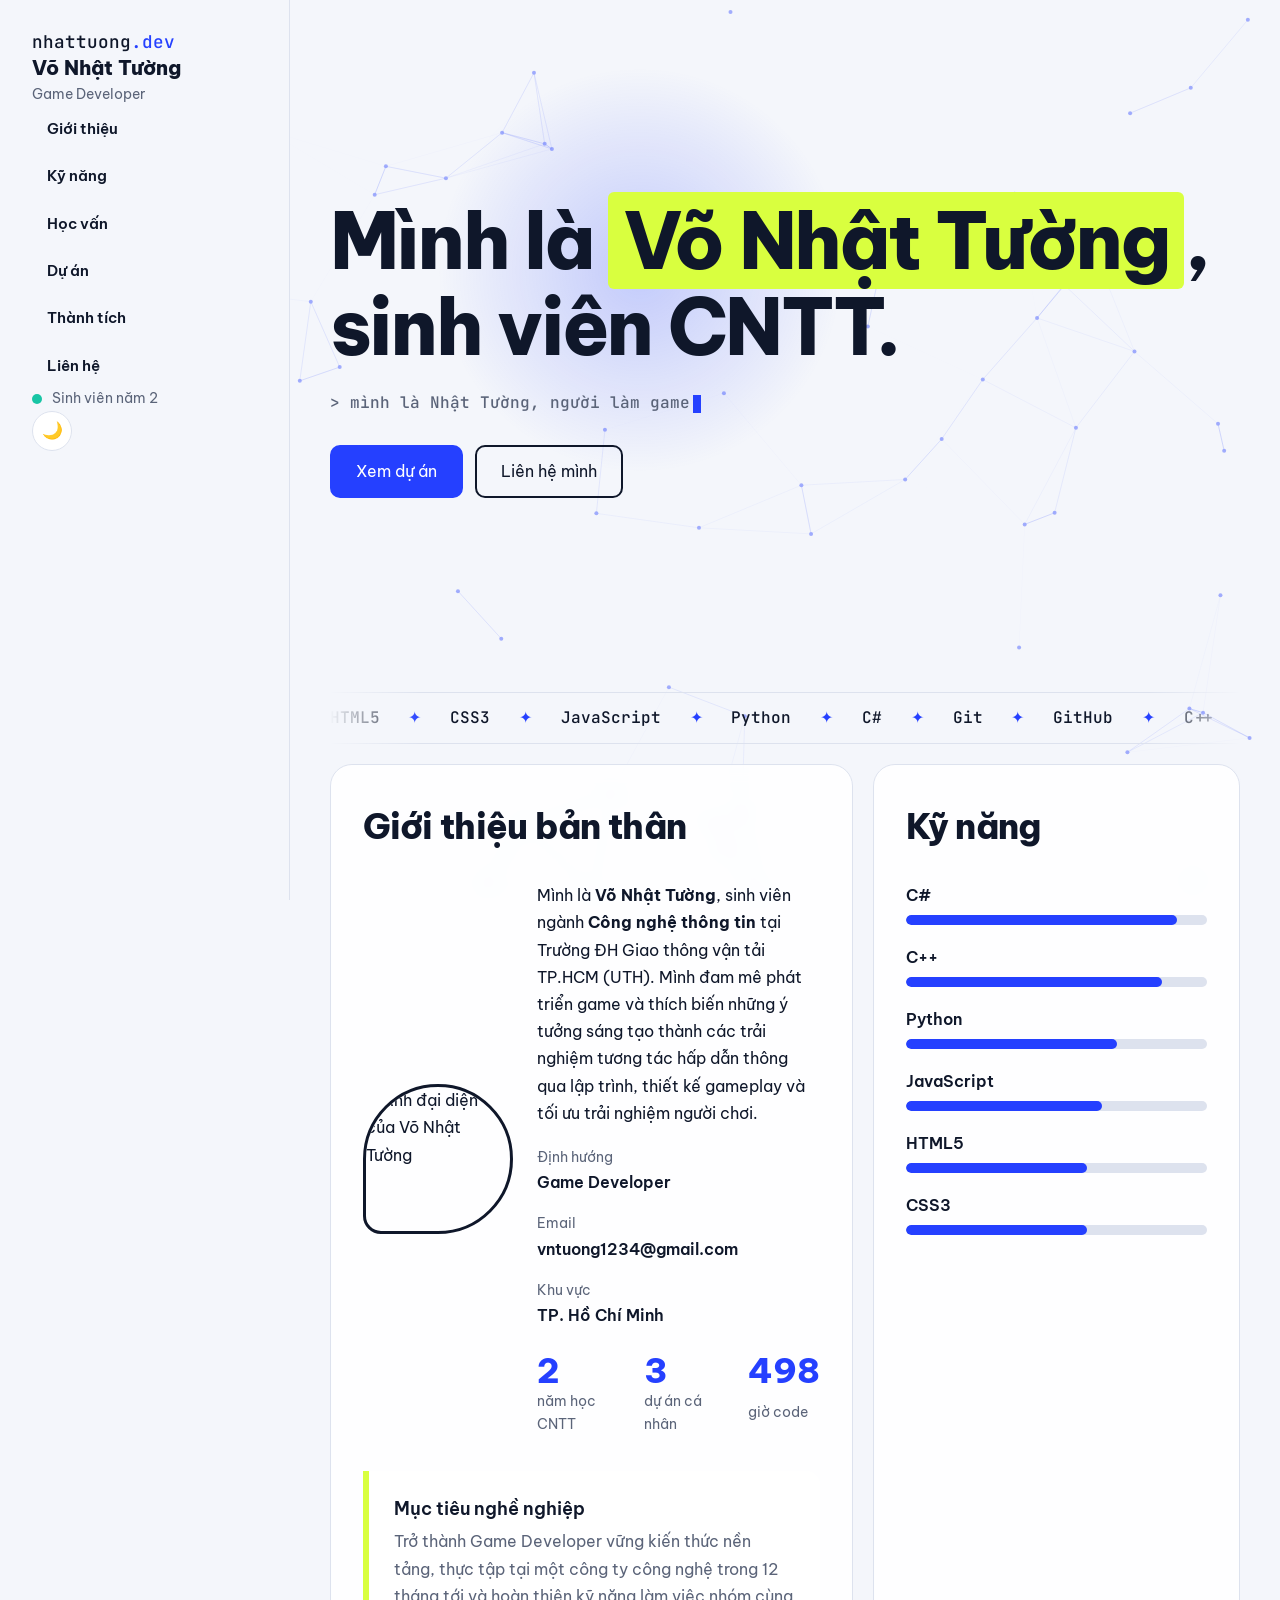
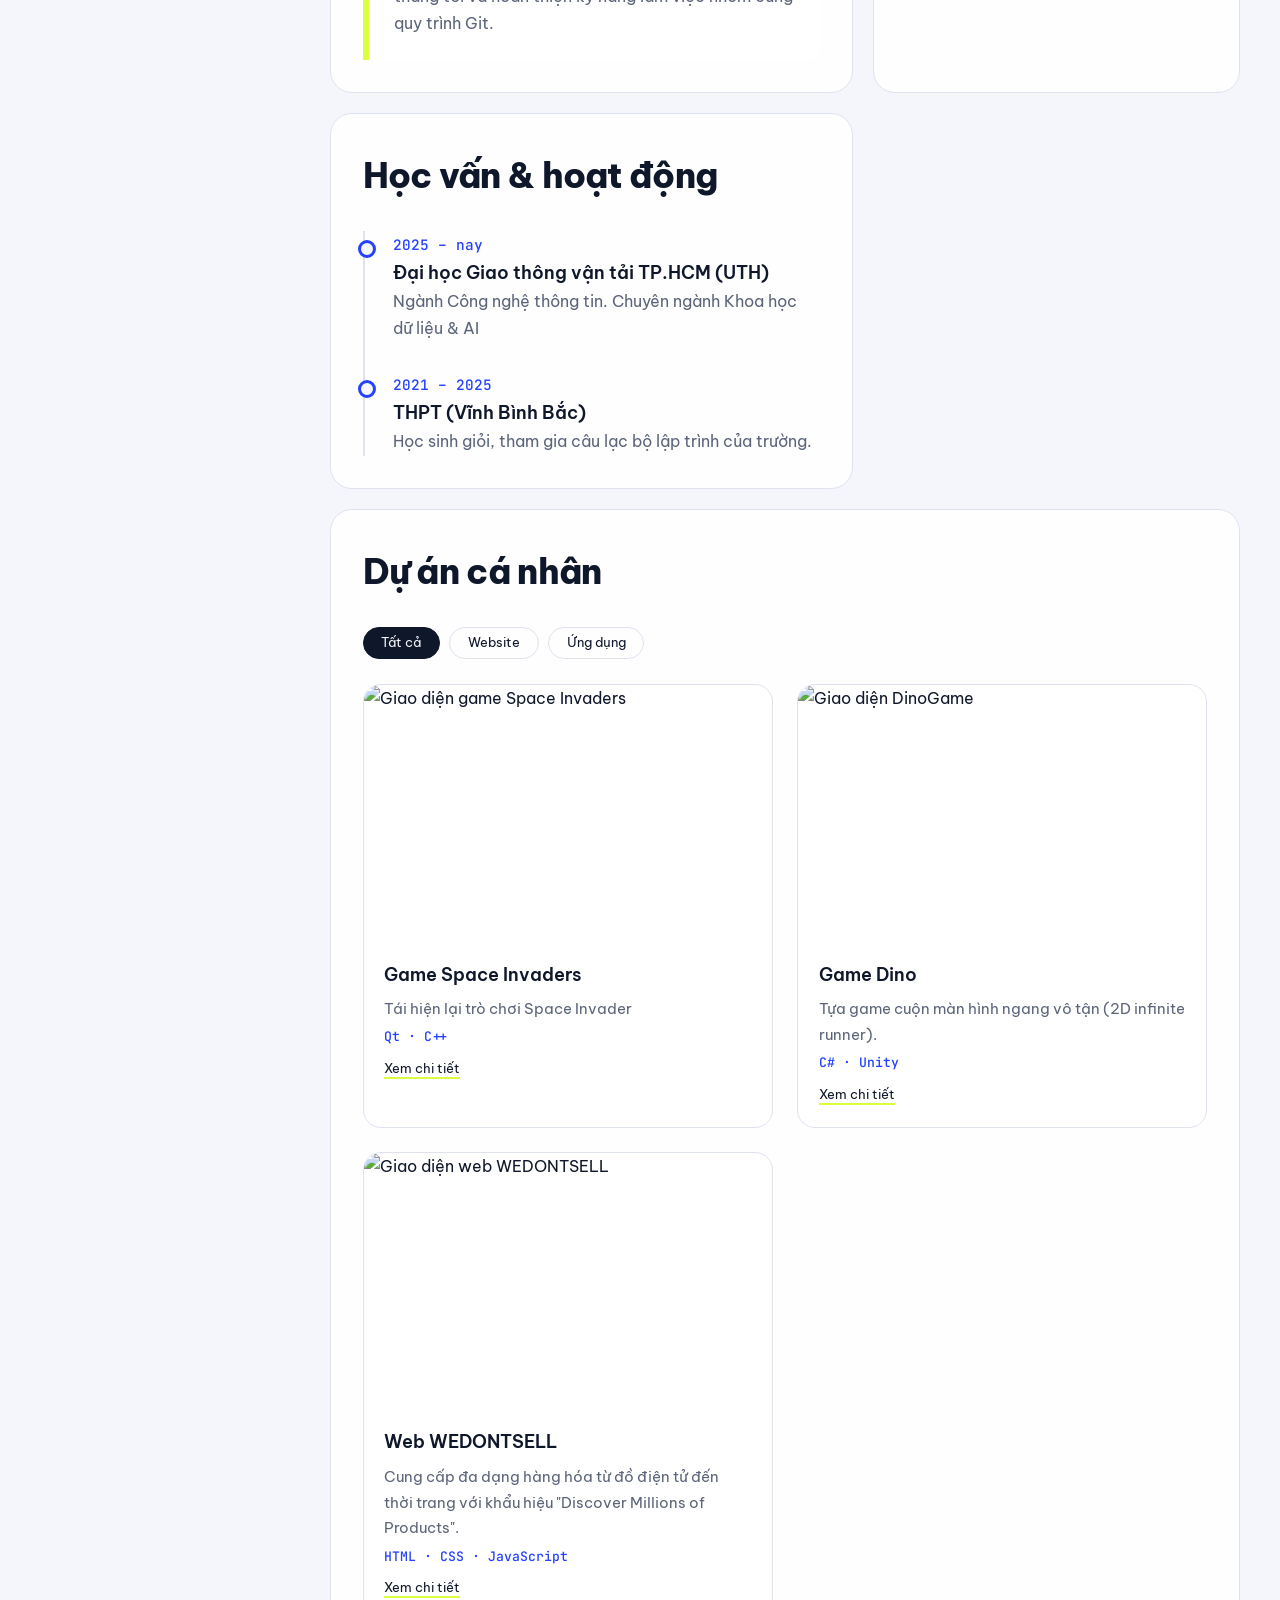
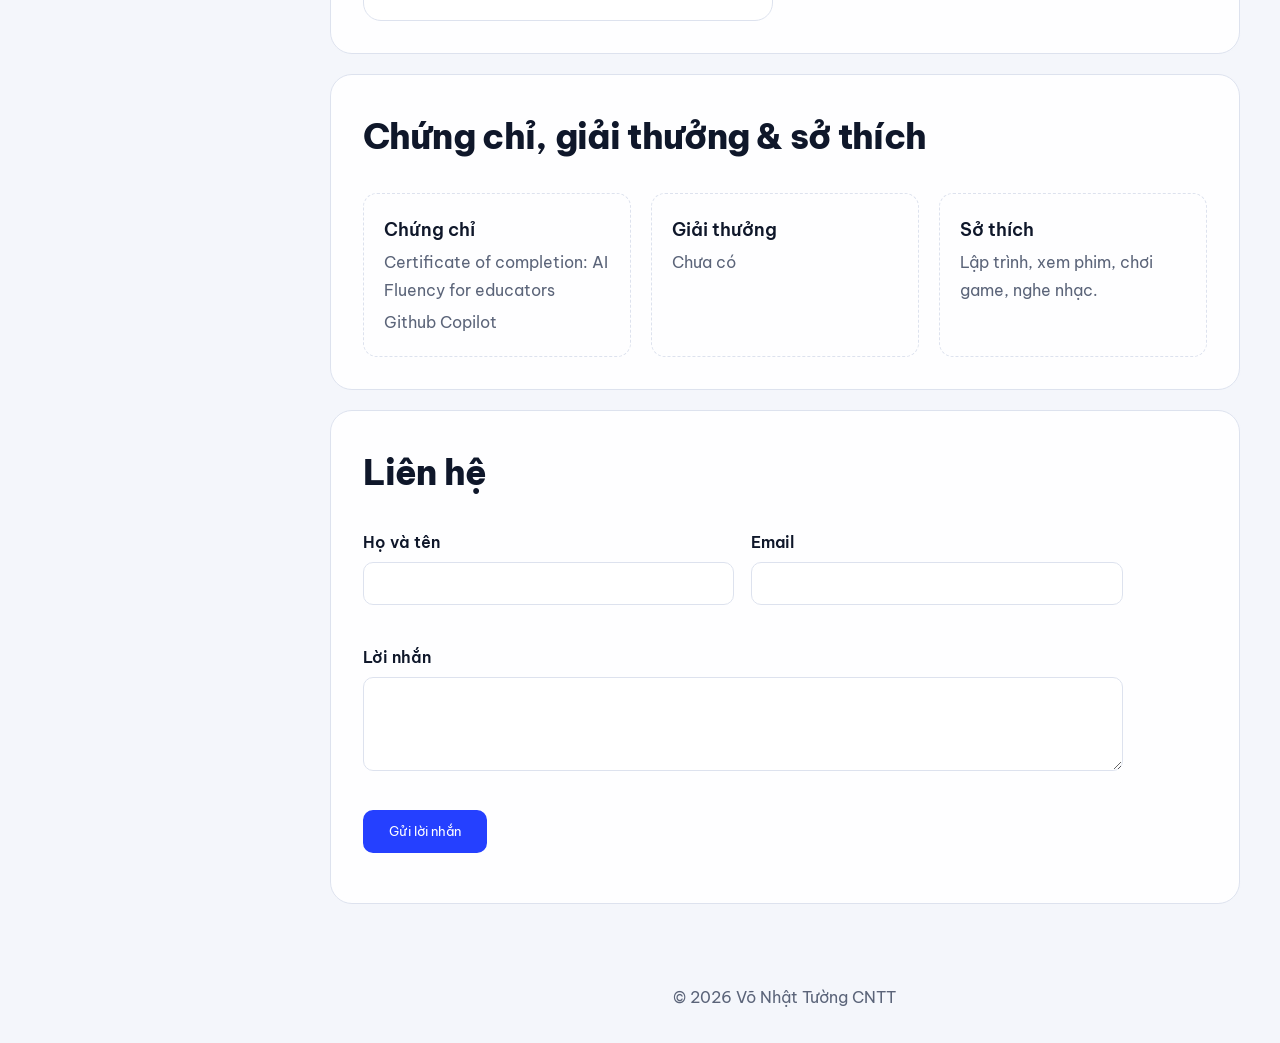
==== index.html @ a1c4a184 "Add files via upload" ====
<!DOCTYPE html>
<html lang="vi">
<head>
  <meta charset="UTF-8">
  <meta name="viewport" content="width=device-width, initial-scale=1">
  <title>Võ Nhật Tường | Portfolio sinh viên CNTT</title>
  <meta name="description" content="Portfolio cá nhân của sinh viên Công nghệ thông tin">
  <link rel="preconnect" href="https://fonts.googleapis.com">
  <link rel="stylesheet" href="https://fonts.googleapis.com/css2?family=Be+Vietnam+Pro:wght@400;600;800&family=JetBrains+Mono:wght@500&display=swap">
  <link rel="stylesheet" href="style.css">
</head>
<body>
  <div id="progress"></div>
  <canvas id="bg" aria-hidden="true"></canvas>
  <div id="glow" aria-hidden="true"></div>

  <!-- ===== HEADER / NAVBAR ===== -->
  <header class="header">
    <nav class="vnt container" aria-label="Menu chính">
      <a href="#home" class="logo">nhattuong<span>.dev</span></a>
      <div class="profile">
        <strong>Võ Nhật Tường</strong>
        <span>Game Developer</span>
      </div>
      <ul id="menu" class="menu">
        <li><a href="#about">Giới thiệu</a></li>
        <li><a href="#skills">Kỹ năng</a></li>
        <li><a href="#education">Học vấn</a></li>
        <li><a href="#projects">Dự án</a></li>
        <li><a href="#extras">Thành tích</a></li>
        <li><a href="#contact">Liên hệ</a></li>
      </ul>
      <p class="open-to">Sinh viên năm 2</p>
      <button id="themeBtn" class="icon-btn" aria-label="Đổi giao diện sáng/tối">🌙</button>
      <button id="burger" class="icon-btn burger" aria-label="Mở menu" aria-expanded="false">☰</button>
    </nav>
  </header>

  <main>
    <!-- ===== BANNER ===== -->
    <section id="home" class="hero">
      <h1>Mình là <mark>Võ Nhật Tường</mark>,<br>sinh viên CNTT.</h1>
      <p class="code">&gt; <span id="typing"></span><i class="cursor"></i></p>
      <div class="cta">
        <a class="btn" href="#projects">Xem dự án</a>
        <a class="btn ghost" href="#contact">Liên hệ mình</a>
      </div>
    </section>

    <div class="marquee" aria-hidden="true"><div class="track"><span>HTML5</span><span>CSS3</span><span>JavaScript</span><span>Python</span><span>C#</span><span>Git</span><span>GitHub</span><span>C++</span><span>Unity</span><span>HTML5</span><span>CSS3</span><span>JavaScript</span><span>Python</span><span>C++</span><span>Git</span><span>GitHub</span><span>C#</span><span>Unity</span></div></div>

    <!-- ===== GIỚI THIỆU + MỤC TIÊU ===== -->
    <section id="about" class="reveal">
      <h2>Giới thiệu bản thân</h2>
      <div class="about">
        <img class="avatar" src="images/tuong.png" alt="Ảnh đại diện của Võ Nhật Tường" width="240" height="240">
        <div>
          <p>Mình là <strong>Võ Nhật Tường</strong>, sinh viên ngành <strong>Công nghệ thông tin</strong> tại Trường ĐH Giao thông vận tải TP.HCM (UTH). Mình đam mê phát triển game và thích biến những ý tưởng sáng tạo thành các trải nghiệm tương tác hấp dẫn thông qua lập trình, thiết kế gameplay và tối ưu trải nghiệm người chơi.</p>
          <dl class="info">
            <div><dt>Định hướng</dt><dd>Game Developer</dd></div>
            <div><dt>Email</dt><dd>vntuong1234@gmail.com</dd></div>
            <div><dt>Khu vực</dt><dd>TP. Hồ Chí Minh</dd></div>
          </dl>
          <ul class="stats">
            <li><b data-count="2">0</b><span>năm học CNTT</span></li>
            <li><b data-count="3">0</b><span>dự án cá nhân</span></li>
            <li><b data-count="500" data-suffix="+">0</b><span>giờ code</span></li>
          </ul>
        </div>
      </div>
      <blockquote class="goal">
        <h3>Mục tiêu nghề nghiệp</h3>
        <p>Trở thành Game Developer vững kiến thức nền tảng, thực tập tại một công ty công nghệ trong 12 tháng tới và hoàn thiện kỹ năng làm việc nhóm cùng quy trình Git.</p>
      </blockquote>
    </section>

    <!-- ===== KỸ NĂNG ===== -->
    <section id="skills" class="reveal">
      <h2>Kỹ năng</h2>
      <ul class="skills">
        <li style="--w:90%"><span>C#</span><b class="bar"><i></i></b></li>
        <li style="--w:85%"><span>C++</span><b class="bar"><i></i></b></li>
        <li style="--w:70%"><span>Python</span><b class="bar"><i></i></b></li>
        <li style="--w:65%"><span>JavaScript</span><b class="bar"><i></i></b></li>
        <li style="--w:60%"><span>HTML5</span><b class="bar"><i></i></b></li>
        <li style="--w:60%"><span>CSS3</span><b class="bar"><i></i></b></li>
      </ul>
    </section>

    <!-- ===== HỌC VẤN / HOẠT ĐỘNG ===== -->
    <section id="education" class="reveal">
      <h2>Học vấn &amp; hoạt động</h2>
      <ol class="timeline">
        <li><time>2025 – nay</time><h3>Đại học Giao thông vận tải TP.HCM (UTH)</h3><p>Ngành Công nghệ thông tin. Chuyên ngành Khoa học dữ liệu & AI</p></li>
        <li><time>2021 – 2025</time><h3>THPT (Vĩnh Bình Bắc)</h3><p>Học sinh giỏi, tham gia câu lạc bộ lập trình của trường.</p></li>
      </ol>
    </section>

    <!-- ===== DỰ ÁN ===== -->
    <section id="projects" class="reveal">
      <h2>Dự án cá nhân</h2>
      <div class="filters" role="group" aria-label="Lọc dự án">
        <button class="chip active" data-filter="all">Tất cả</button>
        <button class="chip" data-filter="web">Website</button>
        <button class="chip" data-filter="app">Ứng dụng</button>
      </div>
      <div class="projects">
        <article class="project" data-cat="app">
          <img src="images/spaceinvader.png" alt="Giao diện game Space Invaders" loading="lazy">
          <div class="body">
            <h3>Game Space Invaders</h3>
            <p>Tái hiện lại trò chơi Space Invader</p>
            <p class="tags">Qt · C++</p>
            <button class="link" data-title="Game Space Invaders" data-desc="Space Invader là trò chơi bắn súng không gian góc nhìn từ trên xuống (Top-down Shooter). Người chơi điều khiển một máy bay ở đáy màn hình, di chuyển theo phương ngang để né tránh và bắn hạ các làn sóng quái vật ngoài hành tinh (Alien) đang rơi xuống liên tục.Trò chơi kết thúc khi người chơi hết mạng hoặcAlien xâm nhập thành công xuống vùng căn cứ." data-tech="Qt, C++" data-url="#">Xem chi tiết</button>
          </div>
        </article>
        <article class="project" data-cat="app">
          <img src="images/dinogame.png" alt="Giao diện DinoGame" loading="lazy">
          <div class="body">
            <h3>Game Dino</h3>
            <p>Tựa game cuộn màn hình ngang vô tận (2D infinite runner).</p>
            <p class="tags">C# · Unity</p>
            <button class="link" data-title="Game Dino" data-desc="Người chơi điều khiển chú khủng long T-Rex đồ họa pixel di chuyển, ghi điểm bằng cách sống sót trước các chướng ngại vật xuất hiện với tốc độ tăng dần." data-tech="C#, Unity" data-url="#">Xem chi tiết</button>
          </div>  
        </article>
        <article class="project" data-cat="web">
          <img src="images/wedontsell.png" alt="Giao diện web WEDONTSELL" loading="lazy">
          <div class="body">
            <h3>Web WEDONTSELL</h3>
            <p>Cung cấp đa dạng hàng hóa từ đồ điện tử đến thời trang với khẩu hiệu "Discover Millions of Products".</p>
            <p class="tags">HTML · CSS · JavaScript</p>
            <button class="link" data-title="Web WEDONTSELL" data-desc="Trang web WeDontSell Marketplace (wedontsell.eu.cc) là một nền tảng thương mại điện tử đa phân khúc, kết nối người mua với mạng lưới các nhà bán hàng đã qua kiểm định chất lượng. Giao diện trang chủ nổi bật với thông điệp Discover Millions of Products, đáp ứng đa dạng nhu cầu mua sắm qua các danh mục chính như thiết bị điện tử, thời trang, nhà cửa & đời sống, mỹ phẩm, bách hóa và văn phòng phẩm." data-tech="HTML, CSS, JavaScript" data-url="#">Xem chi tiết</button>
          </div>
        </article>
      </div>
    </section>

    <!-- ===== CHỨNG CHỈ / GIẢI THƯỞNG / SỞ THÍCH ===== -->
    <section id="extras" class="reveal">
      <h2>Chứng chỉ, giải thưởng &amp; sở thích</h2>
      <div class="extras">
        <div><h3>Chứng chỉ</h3><p>Certificate of completion: AI Fluency for educators</p><p>Github Copilot</p></div>
        <div><h3>Giải thưởng</h3><p>Chưa có</p></div>
        <div><h3>Sở thích</h3><p>Lập trình, xem phim, chơi game, nghe nhạc.</p></div>
      </div>
    </section>

    <!-- ===== LIÊN HỆ ===== -->
    <section id="contact" class="reveal">
      <h2>Liên hệ</h2>
      <form id="form" class="form" novalidate>
        <label>Họ và tên<input type="text" id="name" name="name" autocomplete="name"><small></small></label>
        <label>Email<input type="email" id="email" name="email" autocomplete="email"><small></small></label>
        <label class="full">Lời nhắn<textarea id="msg" name="msg" rows="4"></textarea><small></small></label>
        <button class="btn" type="submit">Gửi lời nhắn</button>
        <p id="status" role="status"></p>
      </form>
    </section>
  </main>

  <footer class="footer container"><p>© 2026 Võ Nhật Tường CNTT</p></footer>

  <button id="toTop" class="icon-btn top" aria-label="Lên đầu trang">↑</button>

  <dialog id="modal">
    <h3 id="mTitle"></h3>
    <p id="mDesc"></p>
    <p class="tags" id="mTech"></p>
    <div class="cta"><a class="btn" id="mLink" href="#" target="_blank" rel="noopener">Xem mã nguồn</a><button class="btn ghost" id="mClose">Đóng</button></div>
  </dialog>

  <script src="main.js"></script>
</body>
</html>
---- style.css ----
/* ===== Biến màu & nền tảng ===== */
:root{--bg:#f4f6fb;--card:#fff;--text:#0f172a;--muted:#5b6479;--blue:#2540ff;--hl:#d9ff3f;--line:#dde2ee}
[data-theme=dark]{--bg:#0b1020;--card:#131a30;--text:#eef1fb;--muted:#9aa4c2;--blue:#7d93ff;--line:#243050}
*{box-sizing:border-box;margin:0;padding:0}
html{scroll-behavior:smooth;scroll-padding-top:72px}
body{font:400 1rem/1.7 'Be Vietnam Pro',system-ui,sans-serif;background:var(--bg);color:var(--text);transition:background .3s,color .3s}
img{max-width:100%;display:block}
a{color:inherit;text-decoration:none}
ul,ol{list-style:none}
.container{width:min(1080px,92%);margin-inline:auto}
section{padding:4.5rem 0 1rem}
h2{font-size:clamp(1.6rem,3vw,2.2rem);font-weight:800;margin-bottom:1.6rem;letter-spacing:-.02em}
h3{font-size:1.1rem;font-weight:600}
:focus-visible{outline:3px solid var(--blue);outline-offset:3px}

/* ===== Header ===== */
#progress{position:fixed;top:0;left:0;height:3px;width:0;background:var(--blue);z-index:30}
.header{position:sticky;top:0;z-index:20;background:color-mix(in srgb,var(--bg) 88%,transparent);backdrop-filter:blur(10px);border-bottom:1px solid var(--line)}
.nav{display:flex;align-items:center;gap:1rem;height:64px}
.logo{font:500 1.1rem 'JetBrains Mono',monospace;margin-right:auto}
.logo span{color:var(--blue)}
.menu{display:flex;gap:1.6rem}
.menu a{font-weight:600;font-size:.95rem;padding:.3rem 0;border-bottom:2px solid transparent;transition:border-color .25s,color .25s}
.menu a:hover{border-color:var(--blue);color:var(--blue)}
.icon-btn{width:40px;height:40px;border-radius:50%;border:1px solid var(--line);background:var(--card);color:var(--text);cursor:pointer;font-size:1.05rem;transition:transform .25s}
.icon-btn:hover{transform:rotate(15deg) scale(1.08)}
.burger{display:none}

/* ===== Hero ===== */
.hero{min-height:82vh;display:flex;flex-direction:column;justify-content:center;gap:1.4rem;padding-block:3rem}
.code{font:500 1rem 'JetBrains Mono',monospace;color:var(--muted)}
h1{font-size:clamp(2.3rem,7vw,4.8rem);line-height:1.12;font-weight:800;letter-spacing:-.03em}
mark{background:var(--hl);color:#0f172a;padding:0 .2em;border-radius:6px;box-decoration-break:clone;-webkit-box-decoration-break:clone}
.cursor{display:inline-block;width:.55em;height:1.1em;margin-left:3px;vertical-align:text-bottom;background:var(--blue);animation:blink 1s steps(1) infinite}
@keyframes blink{50%{opacity:0}}
.cta{display:flex;flex-wrap:wrap;gap:.8rem;margin-top:.6rem}
.btn{display:inline-block;padding:.7rem 1.5rem;border-radius:10px;border:2px solid var(--blue);background:var(--blue);color:#fff;font:600 1rem inherit;font-family:inherit;cursor:pointer;transition:transform .25s,box-shadow .25s}
.btn:hover{transform:translateY(-3px);box-shadow:5px 5px 0 var(--hl)}
.btn.ghost{background:transparent;color:var(--text);border-color:var(--text)}
[data-theme=dark] .btn:not(.ghost){color:#0b1020}

/* ===== Giới thiệu ===== */
.about{display:grid;grid-template-columns:240px 1fr;gap:2.5rem;align-items:center}
.avatar{width:240px;height:240px;border-radius:50% 50% 50% 12%;object-fit:cover;object-position:center 25%;border:3px solid var(--text);transition:transform .4s,border-radius .4s}
.avatar:hover{transform:rotate(-4deg) scale(1.03);border-radius:50%}
.info{display:flex;flex-wrap:wrap;gap:1rem 2rem;margin-top:1.2rem}
dt{font-size:.85rem;color:var(--muted)}
dd{font-weight:600}
.goal{margin-top:2.2rem;padding:1.4rem 1.6rem;border-left:6px solid var(--hl);background:var(--card);border-radius:0 14px 14px 0}
.goal p{color:var(--muted);margin-top:.3rem}

/* ===== Kỹ năng ===== */
.skills{display:grid;grid-template-columns:repeat(2,1fr);gap:1.2rem 3rem}
.skills li{display:grid;gap:.35rem;font-weight:600}
.bar{display:block;height:10px;background:var(--line);border-radius:99px;overflow:hidden}
.bar i{display:block;height:100%;width:0;background:var(--blue);border-radius:99px;transition:width 1.2s cubic-bezier(.2,.8,.2,1)}
.show .bar i{width:var(--w)}

/* ===== Timeline ===== */
.timeline{border-left:2px solid var(--line);padding-left:1.8rem;display:grid;gap:1.8rem}
.timeline li{position:relative}
.timeline li::before{content:"";position:absolute;left:calc(-1.8rem - 7px);top:.55rem;width:12px;height:12px;border-radius:50%;background:var(--bg);border:3px solid var(--blue)}
time{font:500 .9rem 'JetBrains Mono',monospace;color:var(--blue)}
.timeline p{color:var(--muted)}

/* ===== Dự án ===== */
.filters{display:flex;gap:.6rem;margin-bottom:1.6rem;flex-wrap:wrap}
.chip{padding:.4rem 1.1rem;border-radius:99px;border:1.5px solid var(--line);background:transparent;color:var(--text);font:600 .9rem inherit;font-family:inherit;cursor:pointer;transition:background .25s,border-color .25s}
.chip:hover{border-color:var(--blue)}
.chip.active{background:var(--text);color:var(--bg);border-color:var(--text)}
.projects{display:grid;grid-template-columns:repeat(auto-fit,minmax(280px,1fr));gap:1.5rem}
.project{background:var(--card);border:1px solid var(--line);border-radius:18px;overflow:hidden;transition:transform .3s,border-color .3s}
.project:hover{transform:translateY(-6px);border-color:var(--blue)}
.project img{width:100%;aspect-ratio:16/10;object-fit:cover;transition:transform .5s}
.project:hover img{transform:scale(1.06)}
.project.hide{display:none}
.body{padding:1.2rem 1.3rem 1.4rem;display:grid;gap:.4rem}
.body p{color:var(--muted);font-size:.95rem}
.body .tags{font:500 .82rem 'JetBrains Mono',monospace;color:var(--blue)}
.link{justify-self:start;margin-top:.5rem;background:none;border:none;border-bottom:2px solid var(--hl);color:var(--text);font:600 .95rem inherit;font-family:inherit;cursor:pointer}

/* ===== Thành tích / sở thích ===== */
.extras{
    display:grid;
    grid-template-columns:1fr;
}
.extras div{padding:1.3rem;border:1.5px dashed var(--line);border-radius:14px;transition:border-color .3s,transform .3s}
.extras div:hover{border-color:var(--blue);transform:translateY(-4px)}
.extras p{color:var(--muted);margin-top:.3rem}

/* ===== Form ===== */
.form{display:grid;grid-template-columns:1fr 1fr;gap:1.1rem;max-width:760px}
.form label{display:grid;gap:.35rem;font-weight:600}
.form .full,#status,.form .btn{grid-column:1/-1}
.form .btn{justify-self:start}
input,textarea{padding:.75rem 1rem;border-radius:10px;border:1.5px solid var(--line);background:var(--card);color:var(--text);font:400 1rem inherit;font-family:inherit;transition:border-color .25s}
input:focus,textarea:focus{outline:none;border-color:var(--blue)}
.invalid{border-color:#e5484d}
small{color:#e5484d;min-height:1.2em;font-weight:400}
#status{font-weight:600;color:#12a150}
.footer{padding:3rem 0 2rem;color:var(--muted);text-align:center}
.top{position:fixed;right:1.2rem;bottom:1.2rem;opacity:0;pointer-events:none;transition:opacity .3s}
.top.on{opacity:1;pointer-events:auto}

/* ===== Modal ===== */
dialog{margin:auto;padding:2rem;width:min(480px,92%);border:2px solid var(--text);border-radius:18px;background:var(--card);color:var(--text)}
dialog::backdrop{background:rgba(5,8,20,.6)}
dialog[open]{animation:pop .3s ease}
dialog p{margin:.6rem 0}
@keyframes pop{from{opacity:0;transform:scale(.92)}}

/* ===== Hiện dần khi cuộn ===== */
.js .reveal{opacity:0;transform:translateY(28px);transition:opacity .7s,transform .7s}
.js .reveal.show{opacity:1;transform:none}

/* ===== Responsive ===== */
@media (max-width:900px){ /* Tablet */
  .about{grid-template-columns:180px 1fr;gap:1.5rem}
  .avatar{width:180px;height:180px}
  .extras{grid-template-columns:1fr 1fr}
}
@media (max-width:680px){ /* Mobile */
  .burger{display:block}
  .menu{position:absolute;top:64px;left:0;right:0;flex-direction:column;gap:0;background:var(--bg);border-bottom:1px solid var(--line);max-height:0;overflow:hidden;transition:max-height .35s}
  .menu.open{max-height:360px}
  .menu a{display:block;padding:.8rem 4%}
  .about,.skills,.extras,.form{grid-template-columns:1fr}
  .avatar{margin-inline:auto}
  section{padding-top:3.2rem}
}
@media (prefers-reduced-motion:reduce){*{animation:none!important;transition:none!important;scroll-behavior:auto!important}}

/* ===== Hiệu ứng nâng cao ===== */
#bg{position:fixed;inset:0;width:100%;height:100%;z-index:-1;opacity:.5}
#glow{position:fixed;left:0;top:0;width:440px;height:440px;margin:-220px 0 0 -220px;border-radius:50%;pointer-events:none;z-index:-1;background:radial-gradient(circle,color-mix(in srgb,var(--blue) 24%,transparent),transparent 65%);transform:translate(var(--mx,50vw),var(--my,30vh));transition:transform .18s ease-out}
@media (hover:none){#glow{display:none}}

/* Banner: các dòng chữ xuất hiện lần lượt, vệt highlight quét qua tên */
.hero>*{animation:rise .9s cubic-bezier(.2,.8,.2,1) both}
.hero>:nth-child(2){animation-delay:.12s}.hero>:nth-child(3){animation-delay:.24s}.hero>:nth-child(4){animation-delay:.36s}
@keyframes rise{from{opacity:0;transform:translateY(32px)}}
mark{color:var(--text);background:linear-gradient(var(--hl),var(--hl)) no-repeat 0 0/0% 100%;animation:swipe .9s .7s cubic-bezier(.7,0,.2,1) forwards}
@keyframes swipe{to{background-size:100% 100%;color:#0f172a}}

/* Dải công nghệ chạy ngang */
.marquee{overflow:hidden;border-block:1px solid var(--line);padding:.9rem 0;margin-top:1rem;-webkit-mask:linear-gradient(90deg,transparent,#000 10%,#000 90%,transparent);mask:linear-gradient(90deg,transparent,#000 10%,#000 90%,transparent)}
.track{display:flex;width:max-content;animation:slide 30s linear infinite}
.marquee:hover .track{animation-play-state:paused}
.track span{font:500 1rem 'JetBrains Mono',monospace;white-space:nowrap}
.track span::after{content:"✦";margin:0 1.8rem;color:var(--blue)}
@keyframes slide{to{transform:translateX(-50%)}}

/* Số liệu đếm lên */
.stats{display:flex;gap:2.5rem;margin-top:1.5rem}
.stats li{display:grid}
.stats b{font-size:2.1rem;font-weight:800;line-height:1.1;color:var(--blue)}
.stats span{font-size:.85rem;color:var(--muted)}

/* Thẻ dự án nghiêng 3D + ánh sáng theo chuột */
.project{position:relative}
.project::after{content:"";position:absolute;inset:0;pointer-events:none;opacity:0;transition:opacity .3s;background:radial-gradient(260px circle at var(--gx,50%) var(--gy,50%),color-mix(in srgb,var(--blue) 20%,transparent),transparent 65%)}
.project:hover::after{opacity:1}

/* Menu đang xem + pháo giấy */
.menu a.active{color:var(--blue);border-color:var(--blue)}
.confetti{position:fixed;left:50%;top:60%;width:9px;height:14px;z-index:50;pointer-events:none;animation:fly 1.5s cubic-bezier(.2,.7,.3,1) forwards}
@keyframes fly{40%{transform:translate(calc(var(--x)*.7),var(--y)) rotate(var(--r))}100%{transform:translate(var(--x),600px) rotate(calc(var(--r)*2));opacity:0}}
@media (max-width:680px){.stats{gap:1.5rem}}

/* ===== BỐ CỤC MỚI: thanh bên trái + lưới bento ===== */
main{width:min(1180px,92%);margin-inline:auto;padding-block:1rem 2rem;display:grid;gap:1.25rem}
main>*{min-width:0}
main>section{padding:1.7rem 1.4rem;background:color-mix(in srgb,var(--card) 84%,transparent);backdrop-filter:blur(8px);border:1px solid var(--line);border-radius:22px}
main>.hero{min-height:72vh;padding:3rem 0;background:none;border:0;backdrop-filter:none}
.marquee{margin:0}
.profile,.open-to{display:none}
.open-to{align-items:center;gap:.6rem;font-size:.85rem;color:var(--muted)}
.open-to::before{content:"";width:10px;height:10px;border-radius:50%;background:#18c5a5;animation:ping 1.8s infinite}
@keyframes ping{0%{box-shadow:0 0 0 0 rgba(24,197,165,.6)}100%{box-shadow:0 0 0 12px rgba(24,197,165,0)}}

@media (min-width:1000px){
  body{padding-left:290px}
  .header{position:fixed;inset:0 auto 0 0;width:290px;height:100vh;padding:1.8rem 1.4rem;border-bottom:0;border-right:1px solid var(--line);overflow-y:auto}
  .nav{width:100%;height:100%;margin:0;flex-direction:column;align-items:stretch;gap:1.5rem}
  .logo{margin:0}
  .profile{display:grid;justify-items:start;gap:.15rem}
  .profile img{width:96px;height:96px;margin-bottom:.6rem;border-radius:50% 50% 50% 12%;border:3px solid var(--text)}
  .profile strong{font-size:1.25rem;font-weight:800;line-height:1.2}
  .profile span{font-size:.9rem;color:var(--muted)}
  .menu{flex-direction:column;gap:.25rem}
  .menu a{display:block;padding:.55rem .9rem;border:0;border-radius:10px}
  .menu a:hover{background:var(--line);color:var(--text)}
  .menu a.active{background:var(--text);color:var(--bg)}
  .open-to{display:flex;margin-top:auto}
  #themeBtn{align-self:flex-start}

  main{grid-template-columns:repeat(12,minmax(0,1fr));padding-block:1.5rem 2rem}
  main>section{padding:2rem}
  .hero,.marquee,#projects,#contact{grid-column:1/-1}
  #about,#education{grid-column:span 7}
  #skills,#extras{grid-column:span 5}
  .about{grid-template-columns:150px 1fr;gap:1.5rem}
  .about .avatar{width:150px;height:150px}
  .skills,.extras{grid-template-columns:1fr}
}

/* ===== Khung Chứng chỉ / Giải thưởng / Sở thích: trải hết chiều ngang ===== */
.extras{gap:1.2rem}
@media (min-width:1000px){
  #extras{grid-column:1/-1}
  .extras{grid-template-columns:repeat(3,1fr)}
}
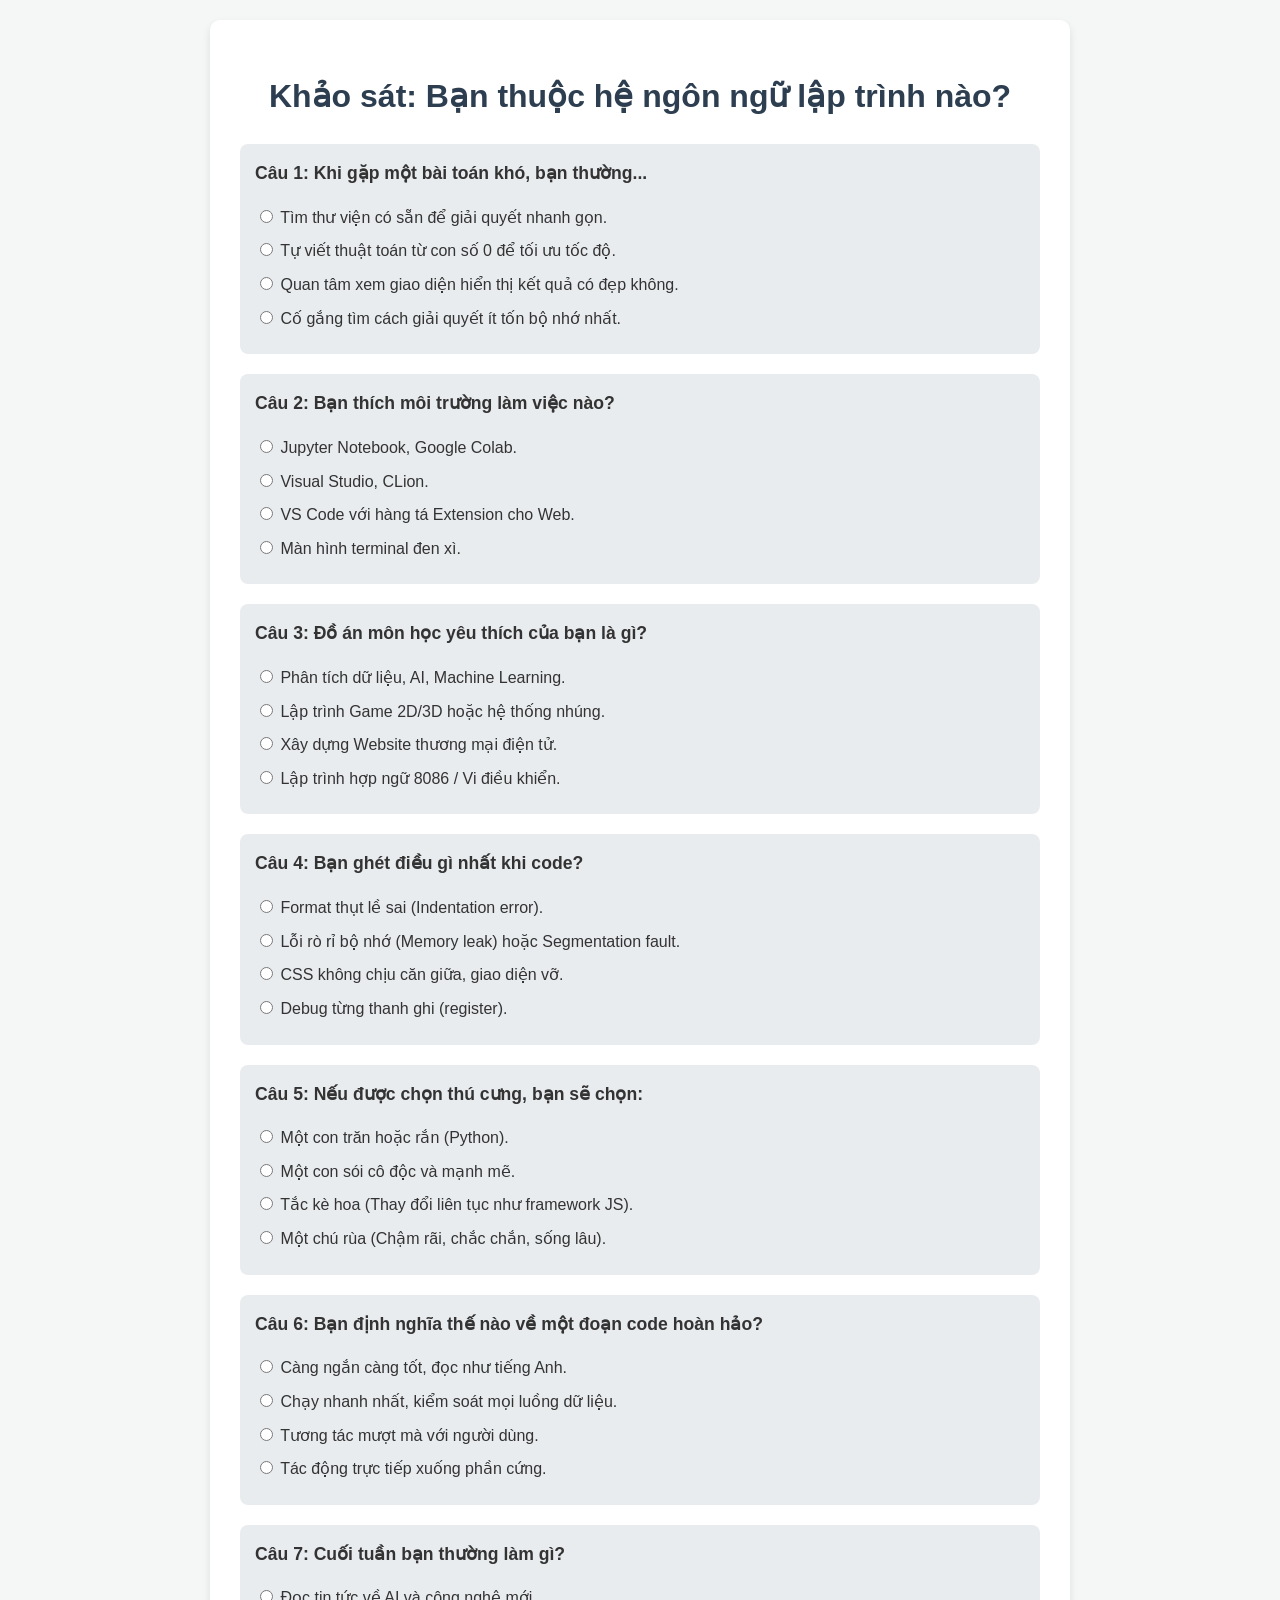
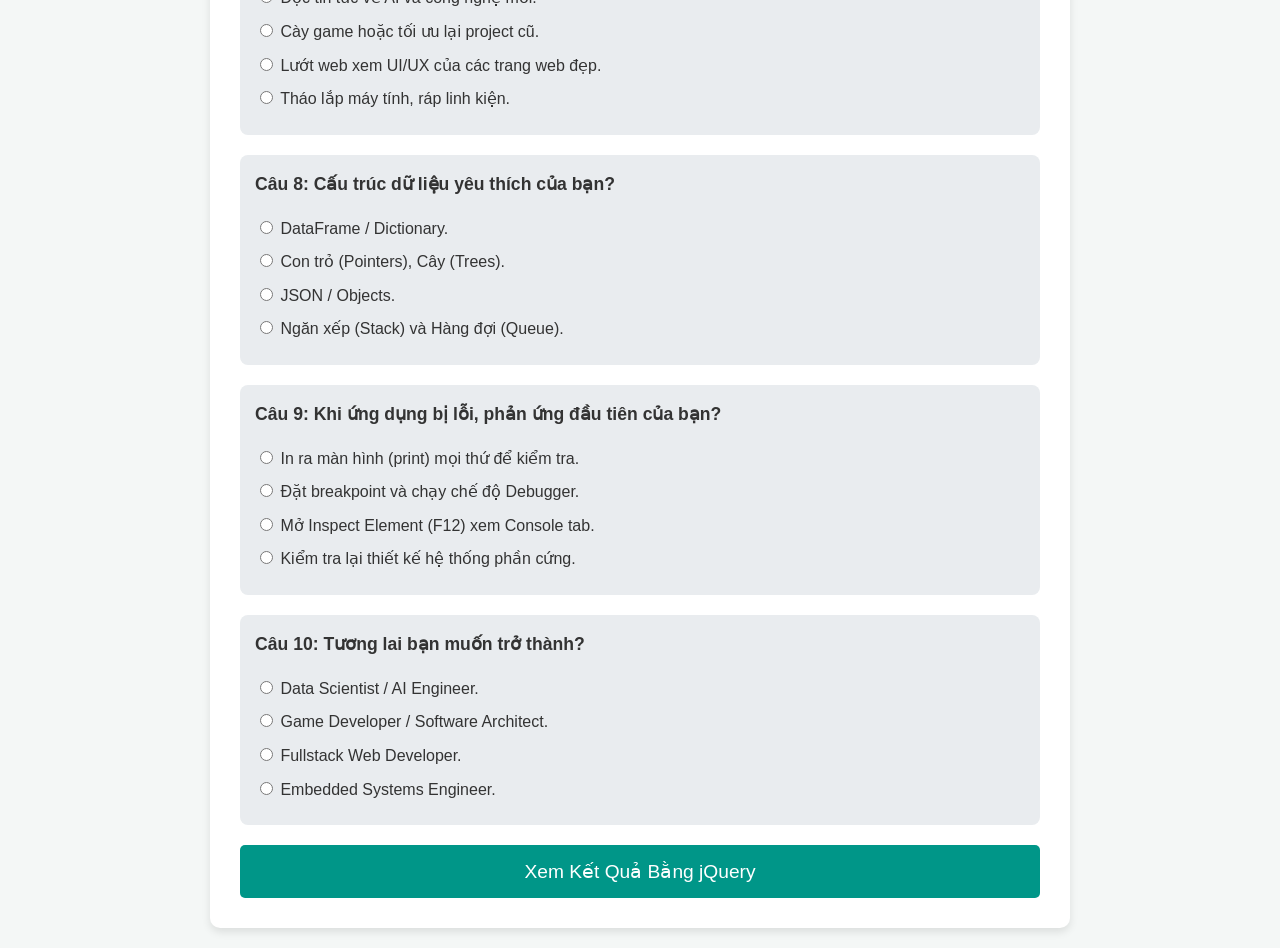
==== commit 086a786b: "Add files via upload" ====
--- a/index.html
+++ b/index.html
@@ -1,174 +1,114 @@
-<!DOCTYPE html>
-<html lang="vi">
-<head>
-  <meta charset="UTF-8">
-  <meta name="viewport" content="width=device-width, initial-scale=1">
-  <title>Võ Nhật Tường | Portfolio sinh viên CNTT</title>
-  <meta name="description" content="Portfolio cá nhân của sinh viên Công nghệ thông tin">
-  <link rel="preconnect" href="https://fonts.googleapis.com">
-  <link rel="stylesheet" href="https://fonts.googleapis.com/css2?family=Be+Vietnam+Pro:wght@400;600;800&family=JetBrains+Mono:wght@500&display=swap">
-  <link rel="stylesheet" href="style.css">
-</head>
-<body>
-  <div id="progress"></div>
-  <canvas id="bg" aria-hidden="true"></canvas>
-  <div id="glow" aria-hidden="true"></div>
-
-  <!-- ===== HEADER / NAVBAR ===== -->
-  <header class="header">
-    <nav class="vnt container" aria-label="Menu chính">
-      <a href="#home" class="logo">nhattuong<span>.dev</span></a>
-      <div class="profile">
-        <strong>Võ Nhật Tường</strong>
-        <span>Game Developer</span>
-      </div>
-      <ul id="menu" class="menu">
-        <li><a href="#about">Giới thiệu</a></li>
-        <li><a href="#skills">Kỹ năng</a></li>
-        <li><a href="#education">Học vấn</a></li>
-        <li><a href="#projects">Dự án</a></li>
-        <li><a href="#extras">Thành tích</a></li>
-        <li><a href="#contact">Liên hệ</a></li>
-      </ul>
-      <p class="open-to">Sinh viên năm 2</p>
-      <button id="themeBtn" class="icon-btn" aria-label="Đổi giao diện sáng/tối">🌙</button>
-      <button id="burger" class="icon-btn burger" aria-label="Mở menu" aria-expanded="false">☰</button>
-    </nav>
-  </header>
-
-  <main>
-    <!-- ===== BANNER ===== -->
-    <section id="home" class="hero">
-      <h1>Mình là <mark>Võ Nhật Tường</mark>,<br>sinh viên CNTT.</h1>
-      <p class="code">&gt; <span id="typing"></span><i class="cursor"></i></p>
-      <div class="cta">
-        <a class="btn" href="#projects">Xem dự án</a>
-        <a class="btn ghost" href="#contact">Liên hệ mình</a>
-      </div>
-    </section>
-
-    <div class="marquee" aria-hidden="true"><div class="track"><span>HTML5</span><span>CSS3</span><span>JavaScript</span><span>Python</span><span>C#</span><span>Git</span><span>GitHub</span><span>C++</span><span>Unity</span><span>HTML5</span><span>CSS3</span><span>JavaScript</span><span>Python</span><span>C++</span><span>Git</span><span>GitHub</span><span>C#</span><span>Unity</span></div></div>
-
-    <!-- ===== GIỚI THIỆU + MỤC TIÊU ===== -->
-    <section id="about" class="reveal">
-      <h2>Giới thiệu bản thân</h2>
-      <div class="about">
-        <img class="avatar" src="images/tuong.png" alt="Ảnh đại diện của Võ Nhật Tường" width="240" height="240">
-        <div>
-          <p>Mình là <strong>Võ Nhật Tường</strong>, sinh viên ngành <strong>Công nghệ thông tin</strong> tại Trường ĐH Giao thông vận tải TP.HCM (UTH). Mình đam mê phát triển game và thích biến những ý tưởng sáng tạo thành các trải nghiệm tương tác hấp dẫn thông qua lập trình, thiết kế gameplay và tối ưu trải nghiệm người chơi.</p>
-          <dl class="info">
-            <div><dt>Định hướng</dt><dd>Game Developer</dd></div>
-            <div><dt>Email</dt><dd>vntuong1234@gmail.com</dd></div>
-            <div><dt>Khu vực</dt><dd>TP. Hồ Chí Minh</dd></div>
-          </dl>
-          <ul class="stats">
-            <li><b data-count="2">0</b><span>năm học CNTT</span></li>
-            <li><b data-count="3">0</b><span>dự án cá nhân</span></li>
-            <li><b data-count="500" data-suffix="+">0</b><span>giờ code</span></li>
-          </ul>
-        </div>
-      </div>
-      <blockquote class="goal">
-        <h3>Mục tiêu nghề nghiệp</h3>
-        <p>Trở thành Game Developer vững kiến thức nền tảng, thực tập tại một công ty công nghệ trong 12 tháng tới và hoàn thiện kỹ năng làm việc nhóm cùng quy trình Git.</p>
-      </blockquote>
-    </section>
-
-    <!-- ===== KỸ NĂNG ===== -->
-    <section id="skills" class="reveal">
-      <h2>Kỹ năng</h2>
-      <ul class="skills">
-        <li style="--w:90%"><span>C#</span><b class="bar"><i></i></b></li>
-        <li style="--w:85%"><span>C++</span><b class="bar"><i></i></b></li>
-        <li style="--w:70%"><span>Python</span><b class="bar"><i></i></b></li>
-        <li style="--w:65%"><span>JavaScript</span><b class="bar"><i></i></b></li>
-        <li style="--w:60%"><span>HTML5</span><b class="bar"><i></i></b></li>
-        <li style="--w:60%"><span>CSS3</span><b class="bar"><i></i></b></li>
-      </ul>
-    </section>
-
-    <!-- ===== HỌC VẤN / HOẠT ĐỘNG ===== -->
-    <section id="education" class="reveal">
-      <h2>Học vấn &amp; hoạt động</h2>
-      <ol class="timeline">
-        <li><time>2025 – nay</time><h3>Đại học Giao thông vận tải TP.HCM (UTH)</h3><p>Ngành Công nghệ thông tin. Chuyên ngành Khoa học dữ liệu & AI</p></li>
-        <li><time>2021 – 2025</time><h3>THPT (Vĩnh Bình Bắc)</h3><p>Học sinh giỏi, tham gia câu lạc bộ lập trình của trường.</p></li>
-      </ol>
-    </section>
-
-    <!-- ===== DỰ ÁN ===== -->
-    <section id="projects" class="reveal">
-      <h2>Dự án cá nhân</h2>
-      <div class="filters" role="group" aria-label="Lọc dự án">
-        <button class="chip active" data-filter="all">Tất cả</button>
-        <button class="chip" data-filter="web">Website</button>
-        <button class="chip" data-filter="app">Ứng dụng</button>
-      </div>
-      <div class="projects">
-        <article class="project" data-cat="app">
-          <img src="images/spaceinvader.png" alt="Giao diện game Space Invaders" loading="lazy">
-          <div class="body">
-            <h3>Game Space Invaders</h3>
-            <p>Tái hiện lại trò chơi Space Invader</p>
-            <p class="tags">Qt · C++</p>
-            <button class="link" data-title="Game Space Invaders" data-desc="Space Invader là trò chơi bắn súng không gian góc nhìn từ trên xuống (Top-down Shooter). Người chơi điều khiển một máy bay ở đáy màn hình, di chuyển theo phương ngang để né tránh và bắn hạ các làn sóng quái vật ngoài hành tinh (Alien) đang rơi xuống liên tục.Trò chơi kết thúc khi người chơi hết mạng hoặcAlien xâm nhập thành công xuống vùng căn cứ." data-tech="Qt, C++" data-url="#">Xem chi tiết</button>
-          </div>
-        </article>
-        <article class="project" data-cat="app">
-          <img src="images/dinogame.png" alt="Giao diện DinoGame" loading="lazy">
-          <div class="body">
-            <h3>Game Dino</h3>
-            <p>Tựa game cuộn màn hình ngang vô tận (2D infinite runner).</p>
-            <p class="tags">C# · Unity</p>
-            <button class="link" data-title="Game Dino" data-desc="Người chơi điều khiển chú khủng long T-Rex đồ họa pixel di chuyển, ghi điểm bằng cách sống sót trước các chướng ngại vật xuất hiện với tốc độ tăng dần." data-tech="C#, Unity" data-url="#">Xem chi tiết</button>
-          </div>  
-        </article>
-        <article class="project" data-cat="web">
-          <img src="images/wedontsell.png" alt="Giao diện web WEDONTSELL" loading="lazy">
-          <div class="body">
-            <h3>Web WEDONTSELL</h3>
-            <p>Cung cấp đa dạng hàng hóa từ đồ điện tử đến thời trang với khẩu hiệu "Discover Millions of Products".</p>
-            <p class="tags">HTML · CSS · JavaScript</p>
-            <button class="link" data-title="Web WEDONTSELL" data-desc="Trang web WeDontSell Marketplace (wedontsell.eu.cc) là một nền tảng thương mại điện tử đa phân khúc, kết nối người mua với mạng lưới các nhà bán hàng đã qua kiểm định chất lượng. Giao diện trang chủ nổi bật với thông điệp Discover Millions of Products, đáp ứng đa dạng nhu cầu mua sắm qua các danh mục chính như thiết bị điện tử, thời trang, nhà cửa & đời sống, mỹ phẩm, bách hóa và văn phòng phẩm." data-tech="HTML, CSS, JavaScript" data-url="#">Xem chi tiết</button>
-          </div>
-        </article>
-      </div>
-    </section>
-
-    <!-- ===== CHỨNG CHỈ / GIẢI THƯỞNG / SỞ THÍCH ===== -->
-    <section id="extras" class="reveal">
-      <h2>Chứng chỉ, giải thưởng &amp; sở thích</h2>
-      <div class="extras">
-        <div><h3>Chứng chỉ</h3><p>Certificate of completion: AI Fluency for educators</p><p>Github Copilot</p></div>
-        <div><h3>Giải thưởng</h3><p>Chưa có</p></div>
-        <div><h3>Sở thích</h3><p>Lập trình, xem phim, chơi game, nghe nhạc.</p></div>
-      </div>
-    </section>
-
-    <!-- ===== LIÊN HỆ ===== -->
-    <section id="contact" class="reveal">
-      <h2>Liên hệ</h2>
-      <form id="form" class="form" novalidate>
-        <label>Họ và tên<input type="text" id="name" name="name" autocomplete="name"><small></small></label>
-        <label>Email<input type="email" id="email" name="email" autocomplete="email"><small></small></label>
-        <label class="full">Lời nhắn<textarea id="msg" name="msg" rows="4"></textarea><small></small></label>
-        <button class="btn" type="submit">Gửi lời nhắn</button>
-        <p id="status" role="status"></p>
-      </form>
-    </section>
-  </main>
-
-  <footer class="footer container"><p>© 2026 Võ Nhật Tường CNTT</p></footer>
-
-  <button id="toTop" class="icon-btn top" aria-label="Lên đầu trang">↑</button>
-
-  <dialog id="modal">
-    <h3 id="mTitle"></h3>
-    <p id="mDesc"></p>
-    <p class="tags" id="mTech"></p>
-    <div class="cta"><a class="btn" id="mLink" href="#" target="_blank" rel="noopener">Xem mã nguồn</a><button class="btn ghost" id="mClose">Đóng</button></div>
-  </dialog>
-
-  <script src="main.js"></script>
-</body>
+<!DOCTYPE html>
+<html lang="vi">
+<head>
+    <meta charset="UTF-8">
+    <meta name="viewport" content="width=device-width, initial-scale=1.0">
+    <title>Trắc nghiệm tính cách IT - Bài tập jQuery</title>
+    <!-- Nhúng file CSS -->
+    <link rel="stylesheet" href="style.css">
+    <!-- Nhúng thư viện jQuery -->
+    <script src="https://code.jquery.com/jquery-3.6.0.min.js"></script>
+</head>
+<body>
+
+<div class="container">
+    <h1>Khảo sát: Bạn thuộc hệ ngôn ngữ lập trình nào?</h1>
+    
+    <div id="quiz-container">
+        <!-- 10 Câu hỏi -->
+        <div class="question" data-q="1">
+            <h3>Câu 1: Khi gặp một bài toán khó, bạn thường...</h3>
+            <label><input type="radio" name="q1" value="A"> Tìm thư viện có sẵn để giải quyết nhanh gọn.</label>
+            <label><input type="radio" name="q1" value="B"> Tự viết thuật toán từ con số 0 để tối ưu tốc độ.</label>
+            <label><input type="radio" name="q1" value="C"> Quan tâm xem giao diện hiển thị kết quả có đẹp không.</label>
+            <label><input type="radio" name="q1" value="D"> Cố gắng tìm cách giải quyết ít tốn bộ nhớ nhất.</label>
+        </div>
+        
+        <div class="question" data-q="2">
+            <h3>Câu 2: Bạn thích môi trường làm việc nào?</h3>
+            <label><input type="radio" name="q2" value="A"> Jupyter Notebook, Google Colab.</label>
+            <label><input type="radio" name="q2" value="B"> Visual Studio, CLion.</label>
+            <label><input type="radio" name="q2" value="C"> VS Code với hàng tá Extension cho Web.</label>
+            <label><input type="radio" name="q2" value="D"> Màn hình terminal đen xì.</label>
+        </div>
+
+        <div class="question" data-q="3">
+            <h3>Câu 3: Đồ án môn học yêu thích của bạn là gì?</h3>
+            <label><input type="radio" name="q3" value="A"> Phân tích dữ liệu, AI, Machine Learning.</label>
+            <label><input type="radio" name="q3" value="B"> Lập trình Game 2D/3D hoặc hệ thống nhúng.</label>
+            <label><input type="radio" name="q3" value="C"> Xây dựng Website thương mại điện tử.</label>
+            <label><input type="radio" name="q3" value="D"> Lập trình hợp ngữ 8086 / Vi điều khiển.</label>
+        </div>
+
+        <div class="question" data-q="4">
+            <h3>Câu 4: Bạn ghét điều gì nhất khi code?</h3>
+            <label><input type="radio" name="q4" value="A"> Format thụt lề sai (Indentation error).</label>
+            <label><input type="radio" name="q4" value="B"> Lỗi rò rỉ bộ nhớ (Memory leak) hoặc Segmentation fault.</label>
+            <label><input type="radio" name="q4" value="C"> CSS không chịu căn giữa, giao diện vỡ.</label>
+            <label><input type="radio" name="q4" value="D"> Debug từng thanh ghi (register).</label>
+        </div>
+
+        <div class="question" data-q="5">
+            <h3>Câu 5: Nếu được chọn thú cưng, bạn sẽ chọn:</h3>
+            <label><input type="radio" name="q5" value="A"> Một con trăn hoặc rắn (Python).</label>
+            <label><input type="radio" name="q5" value="B"> Một con sói cô độc và mạnh mẽ.</label>
+            <label><input type="radio" name="q5" value="C"> Tắc kè hoa (Thay đổi liên tục như framework JS).</label>
+            <label><input type="radio" name="q5" value="D"> Một chú rùa (Chậm rãi, chắc chắn, sống lâu).</label>
+        </div>
+
+        <div class="question" data-q="6">
+            <h3>Câu 6: Bạn định nghĩa thế nào về một đoạn code hoàn hảo?</h3>
+            <label><input type="radio" name="q6" value="A"> Càng ngắn càng tốt, đọc như tiếng Anh.</label>
+            <label><input type="radio" name="q6" value="B"> Chạy nhanh nhất, kiểm soát mọi luồng dữ liệu.</label>
+            <label><input type="radio" name="q6" value="C"> Tương tác mượt mà với người dùng.</label>
+            <label><input type="radio" name="q6" value="D"> Tác động trực tiếp xuống phần cứng.</label>
+        </div>
+
+        <div class="question" data-q="7">
+            <h3>Câu 7: Cuối tuần bạn thường làm gì?</h3>
+            <label><input type="radio" name="q7" value="A"> Đọc tin tức về AI và công nghệ mới.</label>
+            <label><input type="radio" name="q7" value="B"> Cày game hoặc tối ưu lại project cũ.</label>
+            <label><input type="radio" name="q7" value="C"> Lướt web xem UI/UX của các trang web đẹp.</label>
+            <label><input type="radio" name="q7" value="D"> Tháo lắp máy tính, ráp linh kiện.</label>
+        </div>
+
+        <div class="question" data-q="8">
+            <h3>Câu 8: Cấu trúc dữ liệu yêu thích của bạn?</h3>
+            <label><input type="radio" name="q8" value="A"> DataFrame / Dictionary.</label>
+            <label><input type="radio" name="q8" value="B"> Con trỏ (Pointers), Cây (Trees).</label>
+            <label><input type="radio" name="q8" value="C"> JSON / Objects.</label>
+            <label><input type="radio" name="q8" value="D"> Ngăn xếp (Stack) và Hàng đợi (Queue).</label>
+        </div>
+
+        <div class="question" data-q="9">
+            <h3>Câu 9: Khi ứng dụng bị lỗi, phản ứng đầu tiên của bạn?</h3>
+            <label><input type="radio" name="q9" value="A"> In ra màn hình (print) mọi thứ để kiểm tra.</label>
+            <label><input type="radio" name="q9" value="B"> Đặt breakpoint và chạy chế độ Debugger.</label>
+            <label><input type="radio" name="q9" value="C"> Mở Inspect Element (F12) xem Console tab.</label>
+            <label><input type="radio" name="q9" value="D"> Kiểm tra lại thiết kế hệ thống phần cứng.</label>
+        </div>
+
+        <div class="question" data-q="10">
+            <h3>Câu 10: Tương lai bạn muốn trở thành?</h3>
+            <label><input type="radio" name="q10" value="A"> Data Scientist / AI Engineer.</label>
+            <label><input type="radio" name="q10" value="B"> Game Developer / Software Architect.</label>
+            <label><input type="radio" name="q10" value="C"> Fullstack Web Developer.</label>
+            <label><input type="radio" name="q10" value="D"> Embedded Systems Engineer.</label>
+        </div>
+
+        <button id="submitBtn">Xem Kết Quả Bằng jQuery</button>
+    </div>
+
+    <!-- Vùng hiển thị kết quả -->
+    <div id="result-container">
+        <h2 id="result-title"></h2>
+        <img id="result-img" src="" alt="Result Image">
+        <p id="result-text"></p>
+        <button onclick="location.reload()">Làm Lại</button>
+    </div>
+</div>
+
+<!-- Nhúng file JavaScript chứa logic xử lý -->
+<script src="script.js"></script>
+</body>
 </html>
--- a/style.css
+++ b/style.css
@@ -1,212 +1,65 @@
-/* ===== Biến màu & nền tảng ===== */
-:root{--bg:#f4f6fb;--card:#fff;--text:#0f172a;--muted:#5b6479;--blue:#2540ff;--hl:#d9ff3f;--line:#dde2ee}
-[data-theme=dark]{--bg:#0b1020;--card:#131a30;--text:#eef1fb;--muted:#9aa4c2;--blue:#7d93ff;--line:#243050}
-*{box-sizing:border-box;margin:0;padding:0}
-html{scroll-behavior:smooth;scroll-padding-top:72px}
-body{font:400 1rem/1.7 'Be Vietnam Pro',system-ui,sans-serif;background:var(--bg);color:var(--text);transition:background .3s,color .3s}
-img{max-width:100%;display:block}
-a{color:inherit;text-decoration:none}
-ul,ol{list-style:none}
-.container{width:min(1080px,92%);margin-inline:auto}
-section{padding:4.5rem 0 1rem}
-h2{font-size:clamp(1.6rem,3vw,2.2rem);font-weight:800;margin-bottom:1.6rem;letter-spacing:-.02em}
-h3{font-size:1.1rem;font-weight:600}
-:focus-visible{outline:3px solid var(--blue);outline-offset:3px}
-
-/* ===== Header ===== */
-#progress{position:fixed;top:0;left:0;height:3px;width:0;background:var(--blue);z-index:30}
-.header{position:sticky;top:0;z-index:20;background:color-mix(in srgb,var(--bg) 88%,transparent);backdrop-filter:blur(10px);border-bottom:1px solid var(--line)}
-.nav{display:flex;align-items:center;gap:1rem;height:64px}
-.logo{font:500 1.1rem 'JetBrains Mono',monospace;margin-right:auto}
-.logo span{color:var(--blue)}
-.menu{display:flex;gap:1.6rem}
-.menu a{font-weight:600;font-size:.95rem;padding:.3rem 0;border-bottom:2px solid transparent;transition:border-color .25s,color .25s}
-.menu a:hover{border-color:var(--blue);color:var(--blue)}
-.icon-btn{width:40px;height:40px;border-radius:50%;border:1px solid var(--line);background:var(--card);color:var(--text);cursor:pointer;font-size:1.05rem;transition:transform .25s}
-.icon-btn:hover{transform:rotate(15deg) scale(1.08)}
-.burger{display:none}
-
-/* ===== Hero ===== */
-.hero{min-height:82vh;display:flex;flex-direction:column;justify-content:center;gap:1.4rem;padding-block:3rem}
-.code{font:500 1rem 'JetBrains Mono',monospace;color:var(--muted)}
-h1{font-size:clamp(2.3rem,7vw,4.8rem);line-height:1.12;font-weight:800;letter-spacing:-.03em}
-mark{background:var(--hl);color:#0f172a;padding:0 .2em;border-radius:6px;box-decoration-break:clone;-webkit-box-decoration-break:clone}
-.cursor{display:inline-block;width:.55em;height:1.1em;margin-left:3px;vertical-align:text-bottom;background:var(--blue);animation:blink 1s steps(1) infinite}
-@keyframes blink{50%{opacity:0}}
-.cta{display:flex;flex-wrap:wrap;gap:.8rem;margin-top:.6rem}
-.btn{display:inline-block;padding:.7rem 1.5rem;border-radius:10px;border:2px solid var(--blue);background:var(--blue);color:#fff;font:600 1rem inherit;font-family:inherit;cursor:pointer;transition:transform .25s,box-shadow .25s}
-.btn:hover{transform:translateY(-3px);box-shadow:5px 5px 0 var(--hl)}
-.btn.ghost{background:transparent;color:var(--text);border-color:var(--text)}
-[data-theme=dark] .btn:not(.ghost){color:#0b1020}
-
-/* ===== Giới thiệu ===== */
-.about{display:grid;grid-template-columns:240px 1fr;gap:2.5rem;align-items:center}
-.avatar{width:240px;height:240px;border-radius:50% 50% 50% 12%;object-fit:cover;object-position:center 25%;border:3px solid var(--text);transition:transform .4s,border-radius .4s}
-.avatar:hover{transform:rotate(-4deg) scale(1.03);border-radius:50%}
-.info{display:flex;flex-wrap:wrap;gap:1rem 2rem;margin-top:1.2rem}
-dt{font-size:.85rem;color:var(--muted)}
-dd{font-weight:600}
-.goal{margin-top:2.2rem;padding:1.4rem 1.6rem;border-left:6px solid var(--hl);background:var(--card);border-radius:0 14px 14px 0}
-.goal p{color:var(--muted);margin-top:.3rem}
-
-/* ===== Kỹ năng ===== */
-.skills{display:grid;grid-template-columns:repeat(2,1fr);gap:1.2rem 3rem}
-.skills li{display:grid;gap:.35rem;font-weight:600}
-.bar{display:block;height:10px;background:var(--line);border-radius:99px;overflow:hidden}
-.bar i{display:block;height:100%;width:0;background:var(--blue);border-radius:99px;transition:width 1.2s cubic-bezier(.2,.8,.2,1)}
-.show .bar i{width:var(--w)}
-
-/* ===== Timeline ===== */
-.timeline{border-left:2px solid var(--line);padding-left:1.8rem;display:grid;gap:1.8rem}
-.timeline li{position:relative}
-.timeline li::before{content:"";position:absolute;left:calc(-1.8rem - 7px);top:.55rem;width:12px;height:12px;border-radius:50%;background:var(--bg);border:3px solid var(--blue)}
-time{font:500 .9rem 'JetBrains Mono',monospace;color:var(--blue)}
-.timeline p{color:var(--muted)}
-
-/* ===== Dự án ===== */
-.filters{display:flex;gap:.6rem;margin-bottom:1.6rem;flex-wrap:wrap}
-.chip{padding:.4rem 1.1rem;border-radius:99px;border:1.5px solid var(--line);background:transparent;color:var(--text);font:600 .9rem inherit;font-family:inherit;cursor:pointer;transition:background .25s,border-color .25s}
-.chip:hover{border-color:var(--blue)}
-.chip.active{background:var(--text);color:var(--bg);border-color:var(--text)}
-.projects{display:grid;grid-template-columns:repeat(auto-fit,minmax(280px,1fr));gap:1.5rem}
-.project{background:var(--card);border:1px solid var(--line);border-radius:18px;overflow:hidden;transition:transform .3s,border-color .3s}
-.project:hover{transform:translateY(-6px);border-color:var(--blue)}
-.project img{width:100%;aspect-ratio:16/10;object-fit:cover;transition:transform .5s}
-.project:hover img{transform:scale(1.06)}
-.project.hide{display:none}
-.body{padding:1.2rem 1.3rem 1.4rem;display:grid;gap:.4rem}
-.body p{color:var(--muted);font-size:.95rem}
-.body .tags{font:500 .82rem 'JetBrains Mono',monospace;color:var(--blue)}
-.link{justify-self:start;margin-top:.5rem;background:none;border:none;border-bottom:2px solid var(--hl);color:var(--text);font:600 .95rem inherit;font-family:inherit;cursor:pointer}
-
-/* ===== Thành tích / sở thích ===== */
-.extras{
-    display:grid;
-    grid-template-columns:1fr;
-}
-.extras div{padding:1.3rem;border:1.5px dashed var(--line);border-radius:14px;transition:border-color .3s,transform .3s}
-.extras div:hover{border-color:var(--blue);transform:translateY(-4px)}
-.extras p{color:var(--muted);margin-top:.3rem}
-
-/* ===== Form ===== */
-.form{display:grid;grid-template-columns:1fr 1fr;gap:1.1rem;max-width:760px}
-.form label{display:grid;gap:.35rem;font-weight:600}
-.form .full,#status,.form .btn{grid-column:1/-1}
-.form .btn{justify-self:start}
-input,textarea{padding:.75rem 1rem;border-radius:10px;border:1.5px solid var(--line);background:var(--card);color:var(--text);font:400 1rem inherit;font-family:inherit;transition:border-color .25s}
-input:focus,textarea:focus{outline:none;border-color:var(--blue)}
-.invalid{border-color:#e5484d}
-small{color:#e5484d;min-height:1.2em;font-weight:400}
-#status{font-weight:600;color:#12a150}
-.footer{padding:3rem 0 2rem;color:var(--muted);text-align:center}
-.top{position:fixed;right:1.2rem;bottom:1.2rem;opacity:0;pointer-events:none;transition:opacity .3s}
-.top.on{opacity:1;pointer-events:auto}
-
-/* ===== Modal ===== */
-dialog{margin:auto;padding:2rem;width:min(480px,92%);border:2px solid var(--text);border-radius:18px;background:var(--card);color:var(--text)}
-dialog::backdrop{background:rgba(5,8,20,.6)}
-dialog[open]{animation:pop .3s ease}
-dialog p{margin:.6rem 0}
-@keyframes pop{from{opacity:0;transform:scale(.92)}}
-
-/* ===== Hiện dần khi cuộn ===== */
-.js .reveal{opacity:0;transform:translateY(28px);transition:opacity .7s,transform .7s}
-.js .reveal.show{opacity:1;transform:none}
-
-/* ===== Responsive ===== */
-@media (max-width:900px){ /* Tablet */
-  .about{grid-template-columns:180px 1fr;gap:1.5rem}
-  .avatar{width:180px;height:180px}
-  .extras{grid-template-columns:1fr 1fr}
-}
-@media (max-width:680px){ /* Mobile */
-  .burger{display:block}
-  .menu{position:absolute;top:64px;left:0;right:0;flex-direction:column;gap:0;background:var(--bg);border-bottom:1px solid var(--line);max-height:0;overflow:hidden;transition:max-height .35s}
-  .menu.open{max-height:360px}
-  .menu a{display:block;padding:.8rem 4%}
-  .about,.skills,.extras,.form{grid-template-columns:1fr}
-  .avatar{margin-inline:auto}
-  section{padding-top:3.2rem}
-}
-@media (prefers-reduced-motion:reduce){*{animation:none!important;transition:none!important;scroll-behavior:auto!important}}
-
-/* ===== Hiệu ứng nâng cao ===== */
-#bg{position:fixed;inset:0;width:100%;height:100%;z-index:-1;opacity:.5}
-#glow{position:fixed;left:0;top:0;width:440px;height:440px;margin:-220px 0 0 -220px;border-radius:50%;pointer-events:none;z-index:-1;background:radial-gradient(circle,color-mix(in srgb,var(--blue) 24%,transparent),transparent 65%);transform:translate(var(--mx,50vw),var(--my,30vh));transition:transform .18s ease-out}
-@media (hover:none){#glow{display:none}}
-
-/* Banner: các dòng chữ xuất hiện lần lượt, vệt highlight quét qua tên */
-.hero>*{animation:rise .9s cubic-bezier(.2,.8,.2,1) both}
-.hero>:nth-child(2){animation-delay:.12s}.hero>:nth-child(3){animation-delay:.24s}.hero>:nth-child(4){animation-delay:.36s}
-@keyframes rise{from{opacity:0;transform:translateY(32px)}}
-mark{color:var(--text);background:linear-gradient(var(--hl),var(--hl)) no-repeat 0 0/0% 100%;animation:swipe .9s .7s cubic-bezier(.7,0,.2,1) forwards}
-@keyframes swipe{to{background-size:100% 100%;color:#0f172a}}
-
-/* Dải công nghệ chạy ngang */
-.marquee{overflow:hidden;border-block:1px solid var(--line);padding:.9rem 0;margin-top:1rem;-webkit-mask:linear-gradient(90deg,transparent,#000 10%,#000 90%,transparent);mask:linear-gradient(90deg,transparent,#000 10%,#000 90%,transparent)}
-.track{display:flex;width:max-content;animation:slide 30s linear infinite}
-.marquee:hover .track{animation-play-state:paused}
-.track span{font:500 1rem 'JetBrains Mono',monospace;white-space:nowrap}
-.track span::after{content:"✦";margin:0 1.8rem;color:var(--blue)}
-@keyframes slide{to{transform:translateX(-50%)}}
-
-/* Số liệu đếm lên */
-.stats{display:flex;gap:2.5rem;margin-top:1.5rem}
-.stats li{display:grid}
-.stats b{font-size:2.1rem;font-weight:800;line-height:1.1;color:var(--blue)}
-.stats span{font-size:.85rem;color:var(--muted)}
-
-/* Thẻ dự án nghiêng 3D + ánh sáng theo chuột */
-.project{position:relative}
-.project::after{content:"";position:absolute;inset:0;pointer-events:none;opacity:0;transition:opacity .3s;background:radial-gradient(260px circle at var(--gx,50%) var(--gy,50%),color-mix(in srgb,var(--blue) 20%,transparent),transparent 65%)}
-.project:hover::after{opacity:1}
-
-/* Menu đang xem + pháo giấy */
-.menu a.active{color:var(--blue);border-color:var(--blue)}
-.confetti{position:fixed;left:50%;top:60%;width:9px;height:14px;z-index:50;pointer-events:none;animation:fly 1.5s cubic-bezier(.2,.7,.3,1) forwards}
-@keyframes fly{40%{transform:translate(calc(var(--x)*.7),var(--y)) rotate(var(--r))}100%{transform:translate(var(--x),600px) rotate(calc(var(--r)*2));opacity:0}}
-@media (max-width:680px){.stats{gap:1.5rem}}
-
-/* ===== BỐ CỤC MỚI: thanh bên trái + lưới bento ===== */
-main{width:min(1180px,92%);margin-inline:auto;padding-block:1rem 2rem;display:grid;gap:1.25rem}
-main>*{min-width:0}
-main>section{padding:1.7rem 1.4rem;background:color-mix(in srgb,var(--card) 84%,transparent);backdrop-filter:blur(8px);border:1px solid var(--line);border-radius:22px}
-main>.hero{min-height:72vh;padding:3rem 0;background:none;border:0;backdrop-filter:none}
-.marquee{margin:0}
-.profile,.open-to{display:none}
-.open-to{align-items:center;gap:.6rem;font-size:.85rem;color:var(--muted)}
-.open-to::before{content:"";width:10px;height:10px;border-radius:50%;background:#18c5a5;animation:ping 1.8s infinite}
-@keyframes ping{0%{box-shadow:0 0 0 0 rgba(24,197,165,.6)}100%{box-shadow:0 0 0 12px rgba(24,197,165,0)}}
-
-@media (min-width:1000px){
-  body{padding-left:290px}
-  .header{position:fixed;inset:0 auto 0 0;width:290px;height:100vh;padding:1.8rem 1.4rem;border-bottom:0;border-right:1px solid var(--line);overflow-y:auto}
-  .nav{width:100%;height:100%;margin:0;flex-direction:column;align-items:stretch;gap:1.5rem}
-  .logo{margin:0}
-  .profile{display:grid;justify-items:start;gap:.15rem}
-  .profile img{width:96px;height:96px;margin-bottom:.6rem;border-radius:50% 50% 50% 12%;border:3px solid var(--text)}
-  .profile strong{font-size:1.25rem;font-weight:800;line-height:1.2}
-  .profile span{font-size:.9rem;color:var(--muted)}
-  .menu{flex-direction:column;gap:.25rem}
-  .menu a{display:block;padding:.55rem .9rem;border:0;border-radius:10px}
-  .menu a:hover{background:var(--line);color:var(--text)}
-  .menu a.active{background:var(--text);color:var(--bg)}
-  .open-to{display:flex;margin-top:auto}
-  #themeBtn{align-self:flex-start}
-
-  main{grid-template-columns:repeat(12,minmax(0,1fr));padding-block:1.5rem 2rem}
-  main>section{padding:2rem}
-  .hero,.marquee,#projects,#contact{grid-column:1/-1}
-  #about,#education{grid-column:span 7}
-  #skills,#extras{grid-column:span 5}
-  .about{grid-template-columns:150px 1fr;gap:1.5rem}
-  .about .avatar{width:150px;height:150px}
-  .skills,.extras{grid-template-columns:1fr}
-}
-
-/* ===== Khung Chứng chỉ / Giải thưởng / Sở thích: trải hết chiều ngang ===== */
-.extras{gap:1.2rem}
-@media (min-width:1000px){
-  #extras{grid-column:1/-1}
-  .extras{grid-template-columns:repeat(3,1fr)}
+body {
+    font-family: 'Segoe UI', Tahoma, Geneva, Verdana, sans-serif;
+    background-color: #f4f7f6;
+    color: #333;
+    line-height: 1.6;
+    margin: 0;
+    padding: 20px;
+}
+.container {
+    max-width: 800px;
+    margin: auto;
+    background: #fff;
+    padding: 30px;
+    border-radius: 10px;
+    box-shadow: 0 4px 8px rgba(0,0,0,0.1);
+}
+h1 {
+    text-align: center;
+    color: #2c3e50;
+}
+.question {
+    margin-bottom: 20px;
+    padding: 15px;
+    background: #e9ecef;
+    border-radius: 8px;
+}
+.question h3 {
+    margin-top: 0;
+    font-size: 1.1em;
+}
+label {
+    display: block;
+    margin-bottom: 8px;
+    cursor: pointer;
+}
+button {
+    display: block;
+    width: 100%;
+    padding: 15px;
+    background: #009688;
+    color: white;
+    border: none;
+    border-radius: 5px;
+    font-size: 1.2em;
+    cursor: pointer;
+    transition: background 0.3s;
+}
+button:hover {
+    background: #00796b;
+}
+/* Style cho phần kết quả (ẩn lúc đầu) */
+#result-container {
+    display: none;
+    text-align: center;
+    padding: 30px;
+    background: #e0f7fa;
+    border-radius: 10px;
+    border: 2px solid #00bcd4;
+}
+#result-img {
+    max-width: 200px;
+    height: auto;
+    margin: 20px 0;
+    border-radius: 10px;
 }
